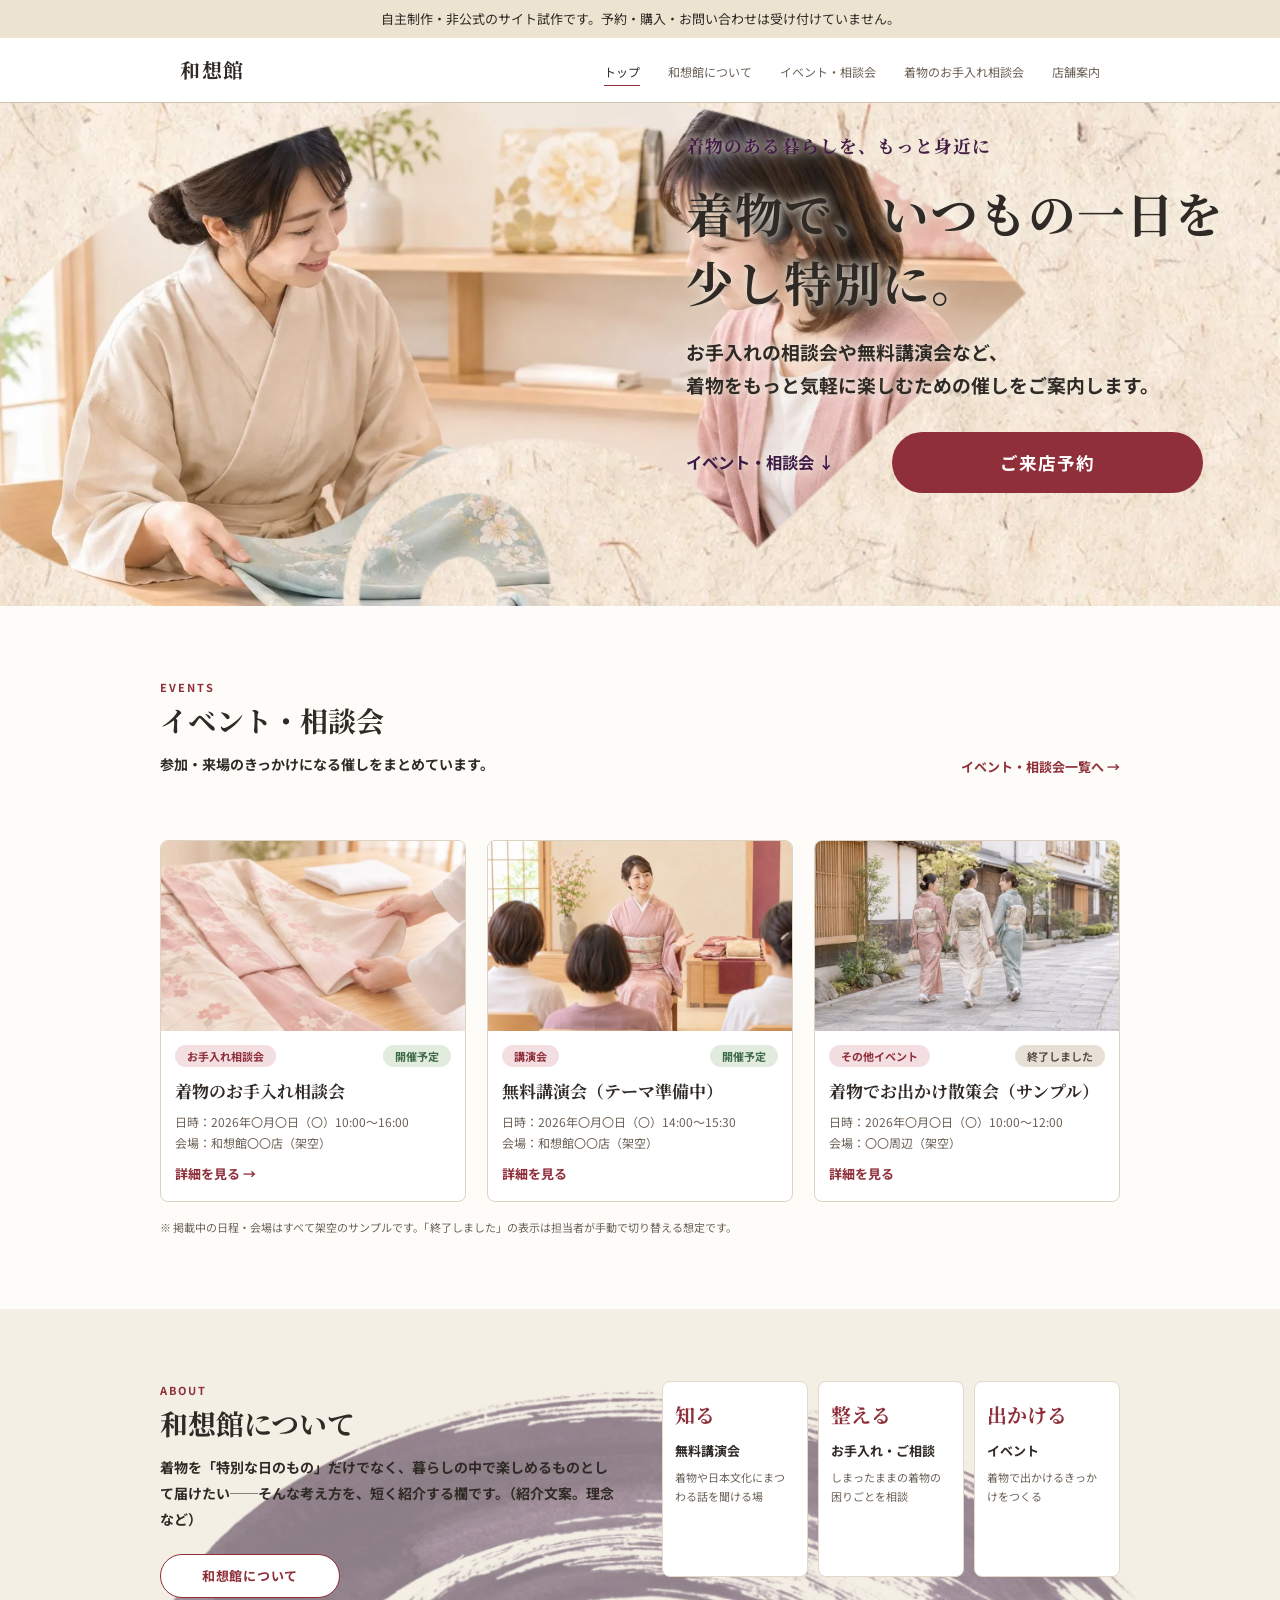
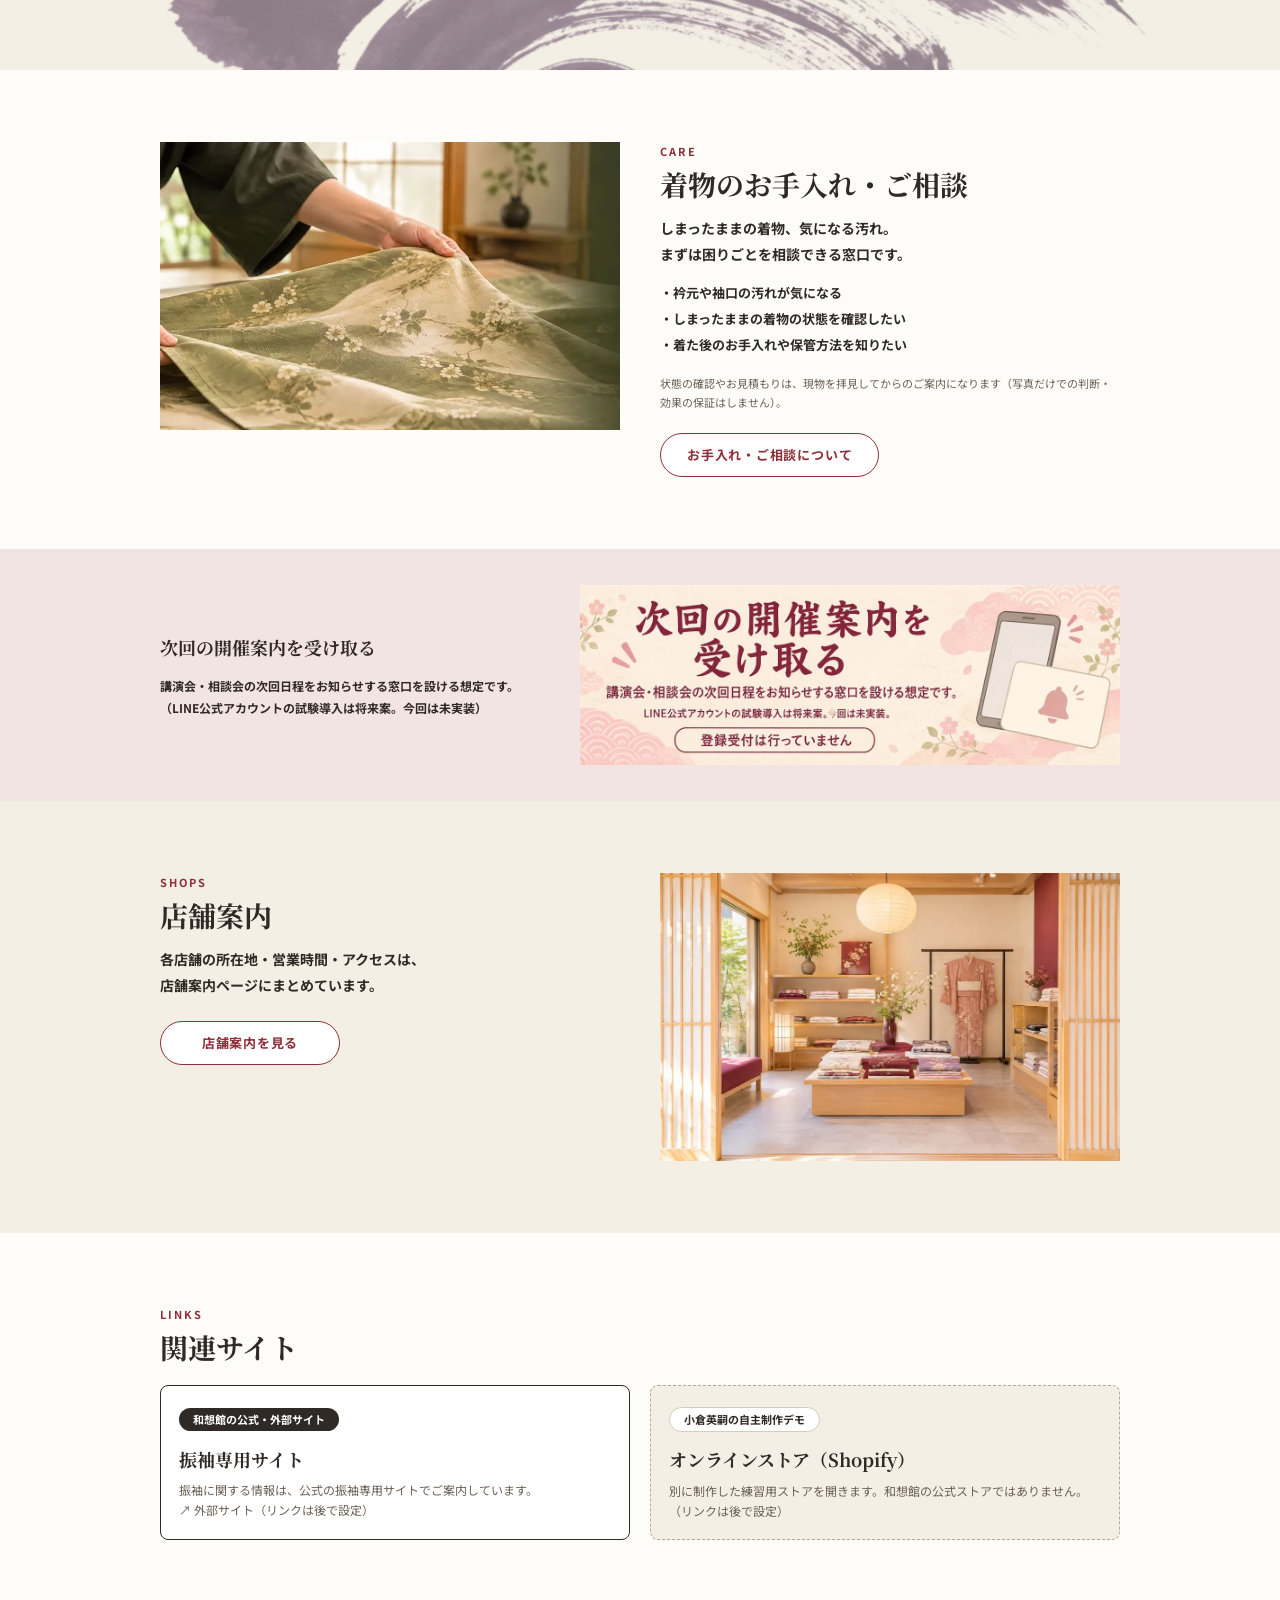
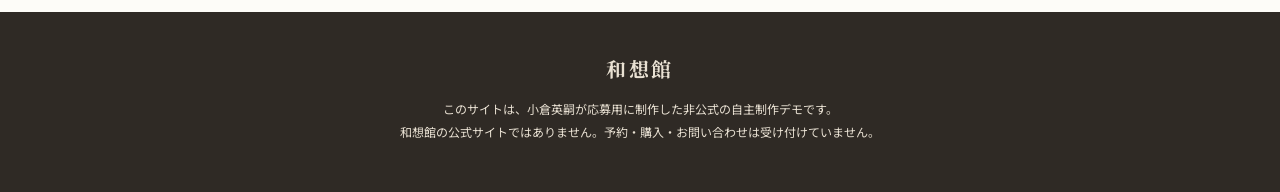
==== index.html @ bbd91331 "トップページの静的デモを追加（扇形マスクのヒーロー切り替え） Co-authored-by: Perplexity <noreply@perplexity.ai>" ====
<!DOCTYPE html>
<html lang="ja">
<head>
<meta charset="UTF-8">
<meta name="viewport" content="width=device-width, initial-scale=1">
<title>和想館 トップページ（非公式・自主制作デモ）</title>
<meta name="description" content="着物店「和想館」をモデルにした、小倉英嗣による非公式・自主制作のWebサイト試作です。予約・購入・お問い合わせは受け付けていません。">
<meta name="robots" content="noindex, nofollow">
<link rel="preconnect" href="https://fonts.googleapis.com">
<link rel="preconnect" href="https://fonts.gstatic.com" crossorigin>
<link href="https://fonts.googleapis.com/css2?family=Noto+Sans+JP:wght@400;700&family=Noto+Serif+JP:wght@500;700&display=swap" rel="stylesheet">
<link rel="preload" as="image" href="assets/img/hero-01.webp">
<link rel="stylesheet" href="assets/css/style.css">
<script>document.documentElement.classList.add('js');</script>
</head>
<body>

<p class="notice-bar">自主制作・非公式のサイト試作です。予約・購入・お問い合わせは受け付けていません。</p>

<header class="site-header">
  <div class="site-header__inner">
    <a class="site-header__name" href="./">和想館</a>
    <button class="nav-toggle" type="button" aria-expanded="false" aria-controls="global-nav">
      <span class="nav-toggle__bar"></span><span class="nav-toggle__bar"></span>
      <span class="visually-hidden">メニュー</span>
    </button>
    <nav id="global-nav" class="global-nav" aria-label="グローバルナビゲーション">
      <ul>
        <li><a href="./" aria-current="page">トップ</a></li>
        <li><a href="#about">和想館について</a></li>
        <li><a href="#events">イベント・相談会</a></li>
        <li><a href="#care">着物のお手入れ相談会</a></li>
        <li><a href="#shops">店舗案内</a></li>
      </ul>
    </nav>
  </div>
</header>

<main>

  <!-- ヒーロー：扇形のロゴでマスクした写真が、ゆっくり切り替わる -->
  <section class="hero" aria-label="メインビジュアル">
    <div class="hero__stage">
      <div class="hero__mask" aria-hidden="true">
        <div class="hero__slide is-active" style="background-image:url(assets/img/hero-01.webp); background-position:50% 62%"></div>
        <div class="hero__slide" style="background-image:url(assets/img/hero-02.webp); background-position:50% 40%"></div>
        <div class="hero__slide" style="background-image:url(assets/img/hero-03.webp); background-position:50% 55%"></div>
        <div class="hero__slide" style="background-image:url(assets/img/hero-04.webp); background-position:30% 50%"></div>
      </div>

      <div class="hero__copy">
        <p class="hero__kicker">着物のある暮らしを、もっと身近に</p>
        <h1 class="hero__title">着物で、いつもの一日を<br>少し特別に。</h1>
        <p class="hero__lead">お手入れの相談会や無料講演会など、<br>着物をもっと気軽に楽しむための催しをご案内します。</p>
        <div class="hero__actions">
          <a class="text-link" href="#events">イベント・相談会 ↓</a>
          <span class="btn btn--fill is-mock" role="link" aria-disabled="true" title="デモのため予約は受け付けていません">ご来店予約</span>
        </div>
      </div>
    </div>
  </section>

  <!-- イベント・相談会 -->
  <section id="events" class="section section--white">
    <div class="container">
      <div class="section-head section-head--row reveal">
        <div>
          <p class="eyebrow">EVENTS</p>
          <h2 class="h2">イベント・相談会</h2>
          <p class="desc">参加・来場のきっかけになる催しをまとめています。</p>
        </div>
        <a class="more-link" href="#events">イベント・相談会一覧へ →</a>
      </div>

      <div class="filter reveal" role="group" aria-label="カテゴリで絞り込み（表示の確認用）">
        <button type="button" class="tag is-current" data-filter="all" aria-pressed="true">すべて</button>
        <button type="button" class="tag" data-filter="care" aria-pressed="false">お手入れ相談会</button>
        <button type="button" class="tag" data-filter="lecture" aria-pressed="false">講演会</button>
        <button type="button" class="tag" data-filter="other" aria-pressed="false">その他イベント</button>
      </div>

      <ul class="cards">
        <li class="card reveal" data-cat="care">
          <figure class="card__img"><img src="assets/img/event-03.webp" alt="着物を手に取って確かめる様子" width="720" height="480" loading="lazy"></figure>
          <div class="card__body">
            <div class="card__tags"><span class="pill pill--cat">お手入れ相談会</span><span class="pill pill--open">開催予定</span></div>
            <h3 class="card__title">着物のお手入れ相談会</h3>
            <p class="card__meta">日時：2026年〇月〇日（〇）10:00〜16:00<br>会場：和想館〇〇店（架空）</p>
            <a class="card__link" href="#care">詳細を見る →</a>
          </div>
        </li>
        <li class="card reveal" data-cat="lecture">
          <figure class="card__img"><img src="assets/img/event-05.webp" alt="講演会・相談会の会場の様子" width="720" height="480" loading="lazy"></figure>
          <div class="card__body">
            <div class="card__tags"><span class="pill pill--cat">講演会</span><span class="pill pill--open">開催予定</span></div>
            <h3 class="card__title">無料講演会（テーマ準備中）</h3>
            <p class="card__meta">日時：2026年〇月〇日（〇）14:00〜15:30<br>会場：和想館〇〇店（架空）</p>
            <span class="card__link is-mock" aria-disabled="true">詳細を見る</span>
          </div>
        </li>
        <li class="card reveal" data-cat="other">
          <figure class="card__img"><img src="assets/img/event-04.webp" alt="着物で街を散策する三人の女性" width="720" height="480" loading="lazy"></figure>
          <div class="card__body">
            <div class="card__tags"><span class="pill pill--cat">その他イベント</span><span class="pill pill--closed">終了しました</span></div>
            <h3 class="card__title">着物でお出かけ散策会（サンプル）</h3>
            <p class="card__meta">日時：2026年〇月〇日（〇）10:00〜12:00<br>会場：〇〇周辺（架空）</p>
            <span class="card__link is-mock" aria-disabled="true">詳細を見る</span>
          </div>
        </li>
      </ul>
      <p class="note reveal">※ 掲載中の日程・会場はすべて架空のサンプルです。「終了しました」の表示は担当者が手動で切り替える想定です。</p>
    </div>
  </section>

  <!-- 和想館について -->
  <section id="about" class="section section--kinari about">
    <img class="about__brush" src="assets/img/fude-logo.webp" alt="" aria-hidden="true" width="1440" height="566" loading="lazy">
    <div class="container two-col">
      <div class="reveal">
        <p class="eyebrow">ABOUT</p>
        <h2 class="h2">和想館について</h2>
        <p class="body">着物を「特別な日のもの」だけでなく、暮らしの中で楽しめるものとして届けたい──そんな考え方を、短く紹介する欄です。（紹介文案。理念など）</p>
        <span class="btn btn--line is-mock" aria-disabled="true" title="下層ページは準備中です">和想館について</span>
      </div>
      <ul class="pillars">
        <li class="pillar reveal"><p class="pillar__key">知る</p><p class="pillar__title">無料講演会</p><p class="pillar__text">着物や日本文化にまつわる話を聞ける場</p></li>
        <li class="pillar reveal"><p class="pillar__key">整える</p><p class="pillar__title">お手入れ・ご相談</p><p class="pillar__text">しまったままの着物の困りごとを相談</p></li>
        <li class="pillar reveal"><p class="pillar__key">出かける</p><p class="pillar__title">イベント</p><p class="pillar__text">着物で出かけるきっかけをつくる</p></li>
      </ul>
    </div>
  </section>

  <!-- お手入れ・ご相談 -->
  <section id="care" class="section section--white">
    <div class="container two-col">
      <figure class="media reveal"><img src="assets/img/care.webp" alt="着物の生地を広げて状態を確かめる手元" width="1200" height="437" loading="lazy"></figure>
      <div class="reveal">
        <p class="eyebrow">CARE</p>
        <h2 class="h2">着物のお手入れ・ご相談</h2>
        <p class="body">しまったままの着物、気になる汚れ。<br>まずは困りごとを相談できる窓口です。</p>
        <ul class="list">
          <li>衿元や袖口の汚れが気になる</li>
          <li>しまったままの着物の状態を確認したい</li>
          <li>着た後のお手入れや保管方法を知りたい</li>
        </ul>
        <p class="note">状態の確認やお見積もりは、現物を拝見してからのご案内になります（写真だけでの判断・効果の保証はしません）。</p>
        <span class="btn btn--line is-mock" aria-disabled="true" title="下層ページは準備中です">お手入れ・ご相談について</span>
      </div>
    </div>
  </section>

  <!-- 次回の開催案内 -->
  <section class="section section--rose line">
    <div class="container two-col two-col--line">
      <div class="reveal">
        <h3 class="h3">次回の開催案内を受け取る</h3>
        <p class="body body--sm">講演会・相談会の次回日程をお知らせする窓口を設ける想定です。（LINE公式アカウントの試験導入は将来案。今回は未実装）</p>
      </div>
      <figure class="media media--line reveal"><img src="assets/img/line.webp" alt="次回の開催案内を受け取るための登録導線の案内画像" width="1200" height="400" loading="lazy"></figure>
    </div>
  </section>

  <!-- 店舗案内 -->
  <section id="shops" class="section section--kinari">
    <div class="container two-col">
      <div class="reveal">
        <p class="eyebrow">SHOPS</p>
        <h2 class="h2">店舗案内</h2>
        <p class="body">各店舗の所在地・営業時間・アクセスは、<br>店舗案内ページにまとめています。</p>
        <span class="btn btn--line is-mock" aria-disabled="true" title="下層ページは準備中です">店舗案内を見る</span>
      </div>
      <figure class="media reveal"><img src="assets/img/shops.webp" alt="店内の様子（イメージ）" width="1000" height="667" loading="lazy"></figure>
    </div>
  </section>

  <!-- 関連サイト -->
  <section class="section section--white">
    <div class="container">
      <div class="section-head reveal">
        <p class="eyebrow">LINKS</p>
        <h2 class="h2">関連サイト</h2>
      </div>
      <div class="links">
        <div class="link-card link-card--official reveal">
          <span class="badge badge--dark">和想館の公式・外部サイト</span>
          <h3 class="link-card__title">振袖専用サイト</h3>
          <p class="link-card__text">振袖に関する情報は、公式の振袖専用サイトでご案内しています。<br>↗ 外部サイト（リンクは後で設定）</p>
        </div>
        <div class="link-card link-card--demo reveal">
          <span class="badge badge--light">小倉英嗣の自主制作デモ</span>
          <h3 class="link-card__title">オンラインストア（Shopify）</h3>
          <p class="link-card__text">別に制作した練習用ストアを開きます。和想館の公式ストアではありません。（リンクは後で設定）</p>
        </div>
      </div>
    </div>
  </section>

</main>

<footer class="site-footer">
  <p class="site-footer__name">和想館</p>
  <p class="site-footer__note">このサイトは、小倉英嗣が応募用に制作した非公式の自主制作デモです。<br>和想館の公式サイトではありません。予約・購入・お問い合わせは受け付けていません。</p>
</footer>

<script src="assets/js/main.js" defer></script>
</body>
</html>
---- assets/css/style.css ----
/* =========================================================
   和想館 トップページ（非公式・自主制作デモ）
   色・文字サイズは AI Bento Studio の Top_project.json に合わせています
   ========================================================= */
:root {
  --c-text: #2f2a25;
  --c-sub: #6b6157;
  --c-accent: #8e2f3a;
  --c-purple: #431c46;
  --c-line: #ddd3c3;
  --c-white: #fdfcf8;
  --c-kinari: #f4efe5;
  --c-hero: #f3eee3;
  --c-rose: #f3e4e4;
  --f-serif: "Noto Serif JP", "Hiragino Mincho ProN", "Yu Mincho", serif;
  --f-sans: "Noto Sans JP", "Hiragino Sans", "Yu Gothic", sans-serif;
  --container: 960px;
  --header-h: 64px;
  --ease: cubic-bezier(.33, .0, .2, 1);
}

*, *::before, *::after { box-sizing: border-box; }
html { scroll-behavior: smooth; scroll-padding-top: calc(var(--header-h) + 8px); }
body {
  margin: 0;
  font-family: var(--f-sans);
  color: var(--c-text);
  background: var(--c-white);
  line-height: 1.7;
  -webkit-font-smoothing: antialiased;
  text-rendering: optimizeLegibility;
}
img { display: block; max-width: 100%; height: auto; }
a { color: inherit; }
ul { margin: 0; padding: 0; list-style: none; }
p, h1, h2, h3, figure { margin: 0; }
.visually-hidden {
  position: absolute; width: 1px; height: 1px; overflow: hidden;
  clip: rect(0 0 0 0); white-space: nowrap;
}
:focus-visible { outline: 2px solid var(--c-accent); outline-offset: 3px; }

/* ---------- 注記バー ---------- */
.notice-bar {
  background: #ede3d1;
  font-size: 13px;
  text-align: center;
  padding: 8px 16px;
}

/* ---------- ヘッダー ---------- */
.site-header {
  position: sticky; top: 0; z-index: 50;
  background: #fff;
  border-bottom: 1px solid #cfc4b2;
}
.site-header__inner {
  max-width: var(--container);
  height: var(--header-h);
  margin: 0 auto;
  padding: 0 20px;
  display: flex; align-items: center; justify-content: space-between;
}
.site-header__name {
  font-family: var(--f-serif);
  font-weight: 700; font-size: 20px; letter-spacing: .08em;
  text-decoration: none; color: #2f2a25;
}
.global-nav ul { display: flex; gap: 28px; }
.global-nav a {
  font-size: 12px; color: var(--c-sub); text-decoration: none;
  position: relative; padding: 4px 0;
}
.global-nav a::after {
  content: ""; position: absolute; left: 0; right: 0; bottom: -2px; height: 1px;
  background: var(--c-accent); transform: scaleX(0); transform-origin: left;
  transition: transform .4s var(--ease);
}
.global-nav a:hover::after, .global-nav a[aria-current="page"]::after { transform: scaleX(1); }
.global-nav a[aria-current="page"] { color: var(--c-text); }
.nav-toggle { display: none; }

/* =========================================================
   ヒーロー
   扇形ロゴ（LP.psd の logo_1440x566 と同じ形）で写真を切り抜き、
   4枚の写真をじわっと重ねて切り替えます。
   PSD と同じ 1440×566 の比率で、画面幅に合わせて拡大縮小します。
   ========================================================= */
.hero {
  background: var(--c-hero);
}
.hero__stage {
  position: relative;
  container-type: inline-size;
  aspect-ratio: 1440 / 566;
  max-width: 1920px;
  margin: 0 auto;
  background: var(--c-hero) url(../img/washi-hero.webp) center / cover no-repeat;
  overflow: hidden;
}
.hero__mask {
  position: absolute; left: 0; top: 0;
  width: calc(1157 / 1440 * 100%);   /* PSD 上のロゴ幅 1157px */
  height: 100%;
  -webkit-mask: url(../img/hero-mask.png) left top / 100% 100% no-repeat;
          mask: url(../img/hero-mask.png) left top / 100% 100% no-repeat;
  opacity: 0;
  transition: opacity 1.8s var(--ease);
}
.hero__slide {
  position: absolute; inset: 0;
  background-size: cover;
  background-repeat: no-repeat;
  opacity: 0;
  transform: scale(1);
  /* 消えるときはフェードのみ。拡大はフェード後に戻す */
  transition: opacity 2.4s ease-in-out, transform 0s linear 2.4s;
  will-change: opacity, transform;
}
.hero__slide.is-active {
  opacity: 1;
  transform: scale(1.06);
  transition: opacity 2.4s ease-in-out, transform 8.4s linear;
}

.hero__copy {
  position: absolute;
  left: calc(772 / 1440 * 100%);
  top: 2.2cqw;
  width: calc(650 / 1440 * 100%);
  opacity: 0;
  transform: translateY(1.2cqw);
  transition: opacity 1.4s var(--ease), transform 1.4s var(--ease);
  text-shadow:
    0 0 .6cqw rgba(243, 238, 227, .95),
    0 0 1.4cqw rgba(243, 238, 227, .85);
}
.hero__kicker {
  font-family: var(--f-serif);
  font-weight: 700;
  font-size: calc(20 / 1440 * 100cqw);
  color: var(--c-purple);
  letter-spacing: .06em;
}
.hero__title {
  margin-top: 1.3cqw;
  font-family: var(--f-serif);
  font-weight: 700;
  font-size: calc(53.7 / 1440 * 100cqw);
  line-height: 1.45;
  letter-spacing: .02em;
}
.hero__lead {
  margin-top: 1.5cqw;
  font-weight: 700;
  font-size: calc(21.2 / 1440 * 100cqw);
  line-height: 1.75;
}
.hero__actions {
  margin-top: 2.4cqw;
  display: flex; align-items: center; gap: 2.2cqw;
}
.hero__actions .text-link {
  font-weight: 700;
  font-size: calc(18.4 / 1440 * 100cqw);
  color: #3e1c47;
  text-decoration: none;
  min-width: calc(200 / 1440 * 100cqw);
}
.hero__actions .text-link:hover { text-decoration: underline; text-underline-offset: 4px; }
.hero__actions .btn--fill {
  width: calc(350 / 1440 * 100cqw);
  height: calc(68 / 1440 * 100cqw);
  font-size: calc(19.8 / 1440 * 100cqw);
  text-shadow: none;
}

/* 表示開始の段階（setting.js の active / active2 に相当） */
.hero.is-ready .hero__mask { opacity: 1; }
.hero.is-ready2 .hero__copy { opacity: 1; transform: none; }
html:not(.js) .hero__mask, html:not(.js) .hero__copy { opacity: 1; transform: none; }

/* ---------- ボタン ---------- */
.btn {
  display: inline-flex; align-items: center; justify-content: center;
  border-radius: 999px;
  font-weight: 700; text-decoration: none;
  letter-spacing: .06em;
  transition: background-color .3s, color .3s;
}
.btn--fill { background: var(--c-accent); color: #fff; }
.btn--line {
  margin-top: 22px;
  min-width: 180px; height: 44px; padding: 0 26px;
  font-size: 13px;
  color: var(--c-accent); background: #fff; border: 1px solid var(--c-accent);
}
/* 見た目だけのモック（押しても何も起こりません） */
.is-mock { cursor: not-allowed; }

/* ---------- セクション共通 ---------- */
.section { position: relative; padding: 72px 20px; overflow: hidden; }
.section--white { background: var(--c-white); }
.section--kinari { background: var(--c-kinari); }
.section--rose { background: var(--c-rose); padding-block: 36px; }
.container { position: relative; max-width: var(--container); margin: 0 auto; }
.eyebrow { font-size: 11px; font-weight: 700; color: var(--c-accent); letter-spacing: .18em; }
.h2 {
  margin-top: 4px;
  font-family: var(--f-serif); font-weight: 700; font-size: 28px; line-height: 1.4;
}
.h3 { font-family: var(--f-serif); font-weight: 700; font-size: 18px; }
.desc, .body { margin-top: 12px; font-size: 14px; font-weight: 700; line-height: 1.85; }
.body--sm { font-size: 12px; }
.note { margin-top: 16px; font-size: 11px; color: var(--c-sub); line-height: 1.7; }

.section-head--row { display: flex; justify-content: space-between; align-items: flex-end; gap: 24px; }
.more-link { font-size: 13px; font-weight: 700; color: var(--c-accent); text-decoration: none; white-space: nowrap; }
.more-link:hover { text-decoration: underline; text-underline-offset: 4px; }

.two-col { display: grid; grid-template-columns: 460px 460px; justify-content: space-between; align-items: start; gap: 40px; }
.two-col--line { align-items: center; grid-template-columns: 380px 540px; }

/* ---------- イベント ---------- */
.filter { margin-top: 18px; display: flex; flex-wrap: wrap; gap: 8px; }
.tag {
  font: inherit; font-size: 12px; font-weight: 700;
  height: 26px; padding: 0 14px; border-radius: 999px;
  color: var(--c-accent); background: #fff; border: 1px solid var(--c-accent);
  cursor: pointer; transition: background-color .3s, color .3s;
}
.tag.is-current { background: var(--c-accent); color: #fff; }
.cards { margin-top: 18px; display: grid; grid-template-columns: repeat(3, 1fr); gap: 21px; }
.card {
  background: #fff; border: 1px solid var(--c-line); border-radius: 8px; overflow: hidden;
  display: flex; flex-direction: column;
}
.card.is-hidden { display: none; }
.card__img { aspect-ratio: 306 / 191; overflow: hidden; background: #ece3d4; }
.card__img img { width: 100%; height: 100%; object-fit: cover; transition: transform 1.2s var(--ease); }
.card:hover .card__img img { transform: scale(1.04); }
.card__body { padding: 14px 14px 16px; display: flex; flex-direction: column; flex: 1; }
.card__tags { display: flex; justify-content: space-between; }
.pill { font-size: 11px; font-weight: 700; padding: 2px 12px; border-radius: 999px; }
.pill--cat { background: #f3dfe1; color: var(--c-accent); }
.pill--open { background: #e1ecdf; color: #3f6a49; }
.pill--closed { background: #e6e0d6; color: #5a524a; }
.card__title { margin-top: 10px; font-family: var(--f-serif); font-size: 17px; font-weight: 700; }
.card__meta { margin-top: 6px; font-size: 12px; color: var(--c-sub); }
.card__link { margin-top: auto; padding-top: 10px; font-size: 13px; font-weight: 700; color: var(--c-accent); text-decoration: none; }
a.card__link:hover { text-decoration: underline; text-underline-offset: 4px; }

/* ---------- 和想館について ---------- */
.about__brush {
  position: absolute; left: -9.6%; top: -3px;
  width: 114%; max-width: none; height: auto;
  opacity: .5; pointer-events: none;
}
.about .two-col { grid-template-columns: 460px 458px; }
.pillars { display: grid; grid-template-columns: repeat(3, 146px); gap: 10px; }
.pillar {
  min-height: 196px; padding: 16px 12px;
  background: #fff; border: 1px solid #e3d9c9; border-radius: 8px;
}
.pillar__key { font-family: var(--f-serif); font-size: 20px; font-weight: 700; color: var(--c-accent); }
.pillar__title { margin-top: 8px; font-size: 13px; font-weight: 700; }
.pillar__text { margin-top: 6px; font-size: 11px; color: var(--c-sub); line-height: 1.75; }

/* ---------- お手入れ / 店舗 ---------- */
.media { overflow: hidden; background: #ece3d4; }
.media img { width: 100%; aspect-ratio: 460 / 288; object-fit: cover; }
.media--line img { aspect-ratio: auto; object-fit: contain; }
.list { margin-top: 12px; font-size: 13px; font-weight: 700; line-height: 2; }
.list li::before { content: "・"; }

/* ---------- 関連サイト ---------- */
.links { margin-top: 18px; display: grid; grid-template-columns: 1fr 1fr; gap: 20px; }
.link-card { padding: 18px; border-radius: 8px; min-height: 150px; }
.link-card--official { background: #fff; border: 1.5px solid #2f2a25; }
.link-card--demo { background: var(--c-kinari); border: 1px dashed #b5a993; }
.badge { display: inline-block; font-size: 11px; font-weight: 700; padding: 2px 14px; border-radius: 999px; }
.badge--dark { background: #2f2a25; color: #fff; }
.badge--light { background: #fff; border: 1px solid #d7ccbb; }
.link-card__title { margin-top: 12px; font-family: var(--f-serif); font-size: 18px; font-weight: 700; }
.link-card__text { margin-top: 6px; font-size: 12px; color: var(--c-sub); }

/* ---------- フッター ---------- */
.site-footer { background: #2f2a25; color: #e9e1d3; text-align: center; padding: 40px 20px 48px; }
.site-footer__name { font-family: var(--f-serif); font-size: 20px; font-weight: 700; letter-spacing: .12em; }
.site-footer__note { margin-top: 12px; font-size: 12px; line-height: 1.9; }

/* ---------- スクロールで表示（参考サイトの js-scrollin に相当） ---------- */
.js .reveal {
  opacity: 0; transform: translateY(24px);
  transition: opacity 1.1s var(--ease), transform 1.1s var(--ease);
}
.js .reveal.is-in { opacity: 1; transform: none; }

/* =========================================================
   タブレット
   ========================================================= */
@media (max-width: 1000px) {
  .two-col, .two-col--line, .about .two-col { grid-template-columns: 1fr 1fr; }
  .pillars { grid-template-columns: repeat(3, 1fr); }
}

/* =========================================================
   スマートフォン
   ヒーローは「扇の写真」→「文章」の縦並びにします
   ========================================================= */
@media (max-width: 767px) {
  :root { --header-h: 56px; }
  .notice-bar { font-size: 11px; }
  .nav-toggle {
    display: inline-flex; flex-direction: column; justify-content: center; gap: 6px;
    width: 44px; height: 44px; padding: 0 10px; margin-right: -10px;
    background: none; border: 0; cursor: pointer;
  }
  .nav-toggle__bar { display: block; height: 1.5px; background: var(--c-text); transition: transform .3s; }
  .nav-toggle[aria-expanded="true"] .nav-toggle__bar:first-child { transform: translateY(3.75px) rotate(20deg); }
  .nav-toggle[aria-expanded="true"] .nav-toggle__bar:nth-child(2) { transform: translateY(-3.75px) rotate(-20deg); }
  .global-nav {
    position: absolute; left: 0; right: 0; top: var(--header-h);
    background: #fff; border-bottom: 1px solid #cfc4b2;
    display: none;
  }
  .global-nav.is-open { display: block; }
  .global-nav ul { flex-direction: column; gap: 0; padding: 8px 20px 16px; }
  .global-nav a { display: block; padding: 12px 0; font-size: 14px; border-bottom: 1px solid #eee6d9; }
  .global-nav a::after { display: none; }

  .hero__stage { aspect-ratio: auto; padding-bottom: 36px; }
  .hero__mask {
    position: relative; width: 100%; height: auto;
    aspect-ratio: 1157 / 566;
  }
  .hero__copy {
    position: relative; left: auto; top: auto; width: auto;
    padding: 20px 20px 0;
    transform: translateY(12px);
  }
  .hero__kicker { font-size: 14px; }
  .hero__title { margin-top: 8px; font-size: clamp(26px, 7.4vw, 34px); }
  .hero__lead { margin-top: 12px; font-size: 13px; }
  .hero__actions { margin-top: 20px; flex-direction: column-reverse; align-items: stretch; gap: 14px; }
  .hero__actions .btn--fill { width: 100%; height: 52px; font-size: 16px; }
  .hero__actions .text-link { font-size: 15px; text-align: center; min-width: 0; }

  .section { padding: 56px 20px; }
  .section--rose { padding-block: 40px; }
  .section-head--row { display: block; }
  .more-link { display: inline-block; margin-top: 12px; }
  .two-col, .two-col--line, .about .two-col { grid-template-columns: 1fr; gap: 28px; }
  #care .media { order: 2; }
  .cards { grid-template-columns: 1fr; }
  .pillars { grid-template-columns: 1fr; }
  .pillar { min-height: 0; display: grid; grid-template-columns: 80px 1fr; column-gap: 12px; }
  .pillar__key { grid-row: span 2; align-self: center; }
  .pillar__title { margin-top: 0; }
  .about__brush { left: -40%; width: 180%; top: 30px; }
  .links { grid-template-columns: 1fr; }
}

/* ---------- 動きを減らす設定の方へ ---------- */
@media (prefers-reduced-motion: reduce) {
  html { scroll-behavior: auto; }
  .hero__mask, .hero__copy, .js .reveal { opacity: 1 !important; transform: none !important; transition: none !important; }
  .hero__slide { transition: none !important; transform: none !important; }
}
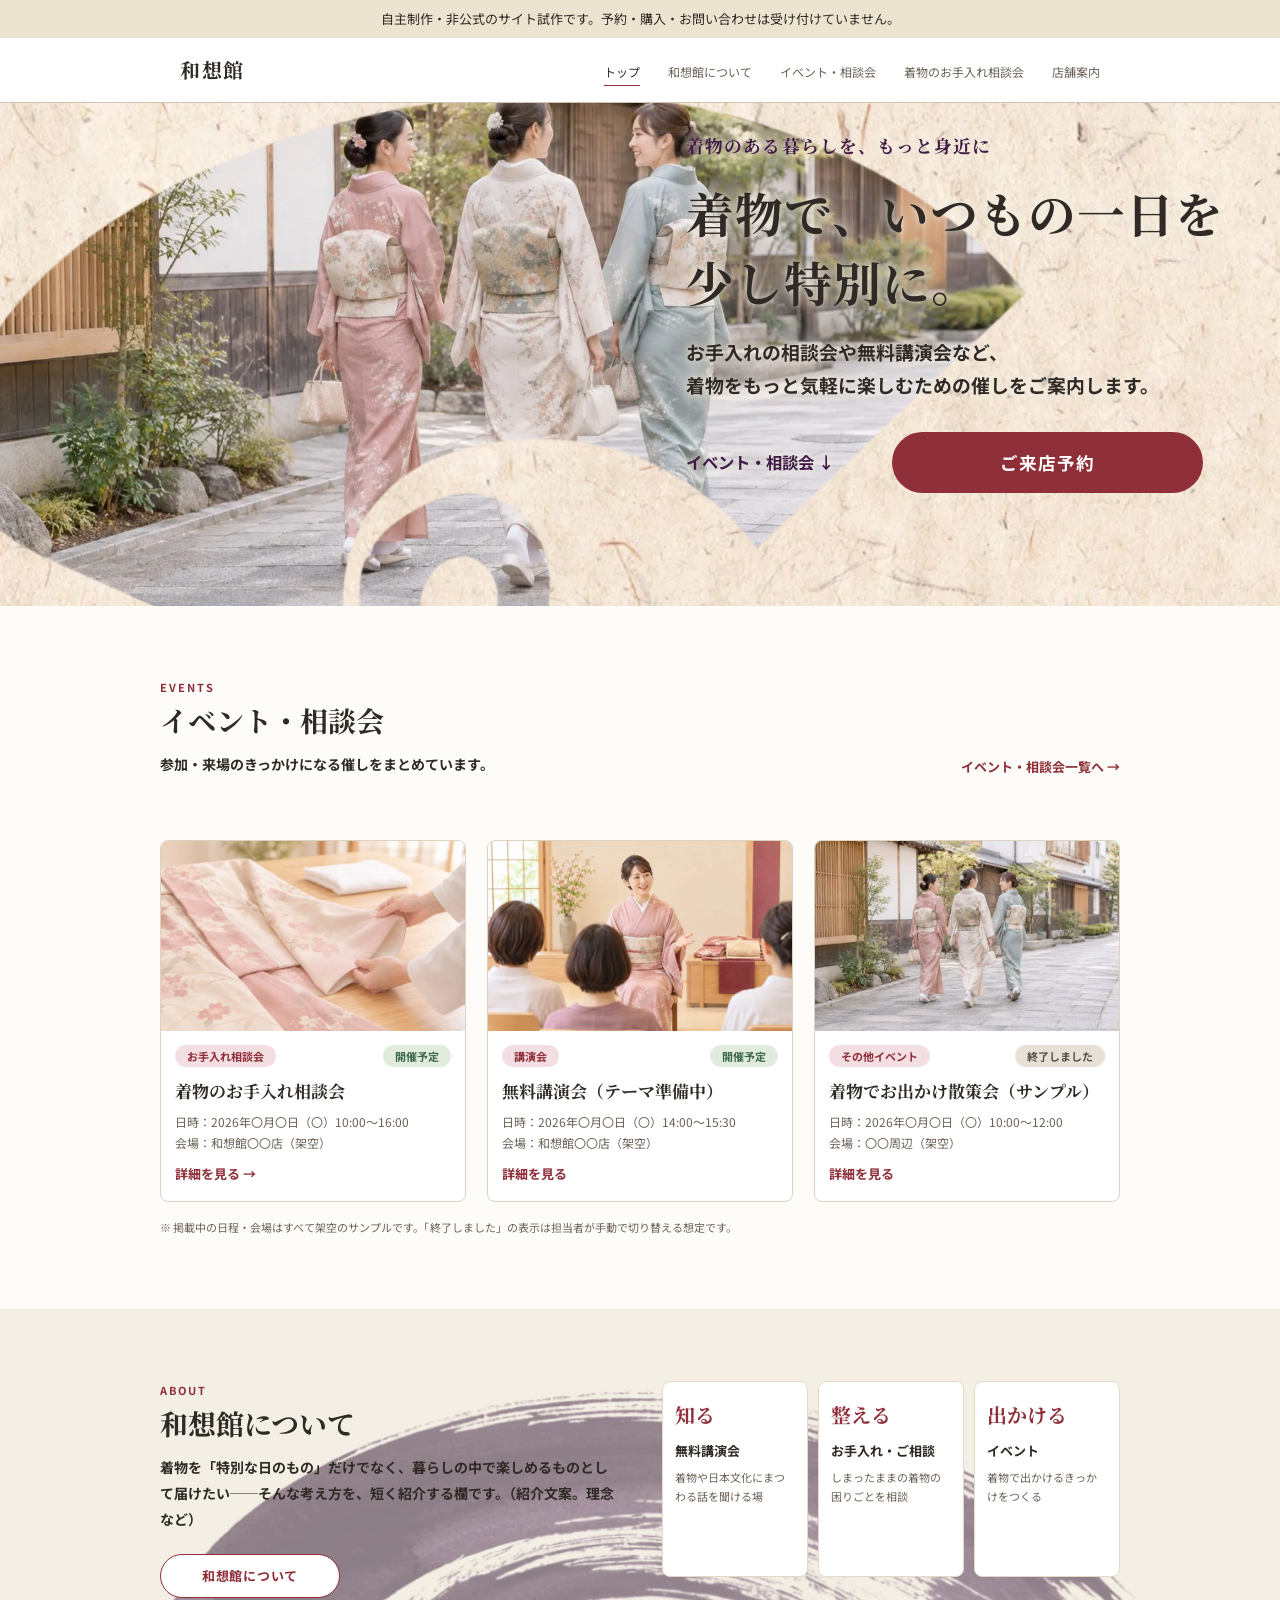
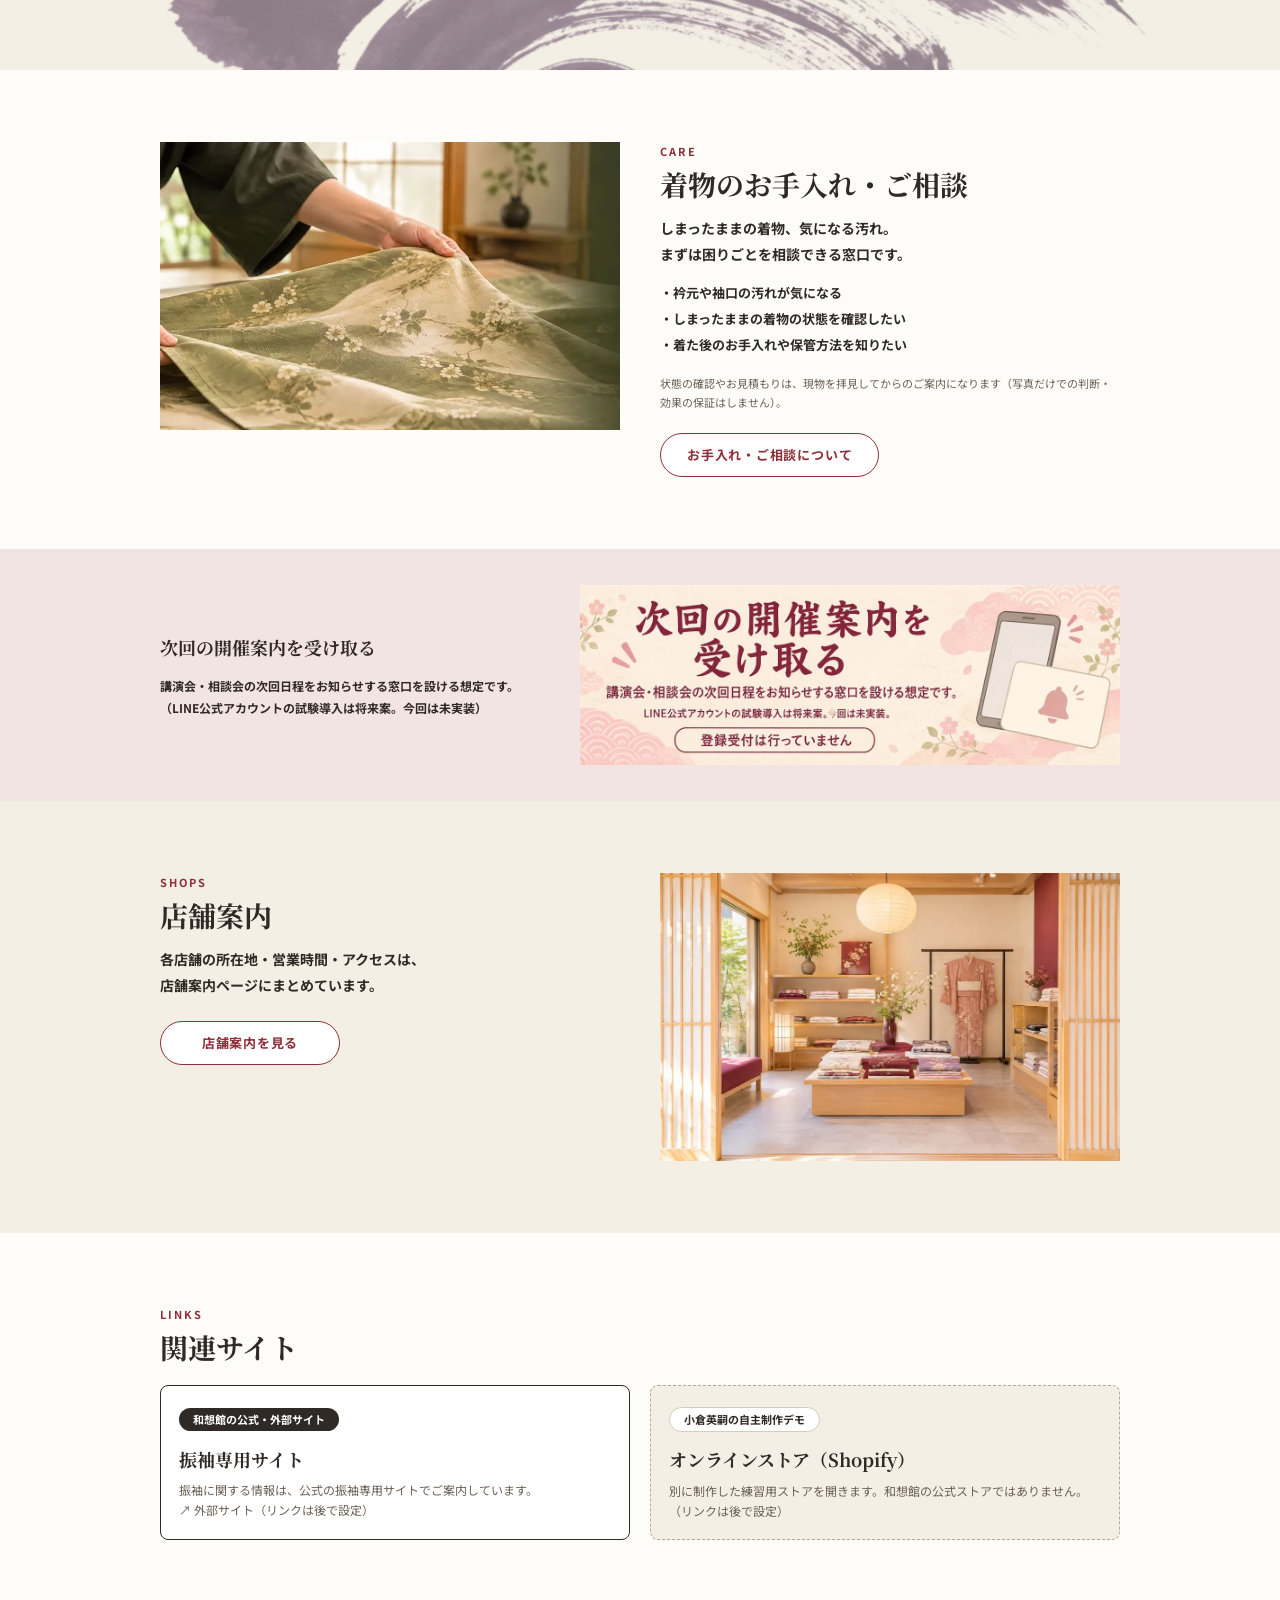
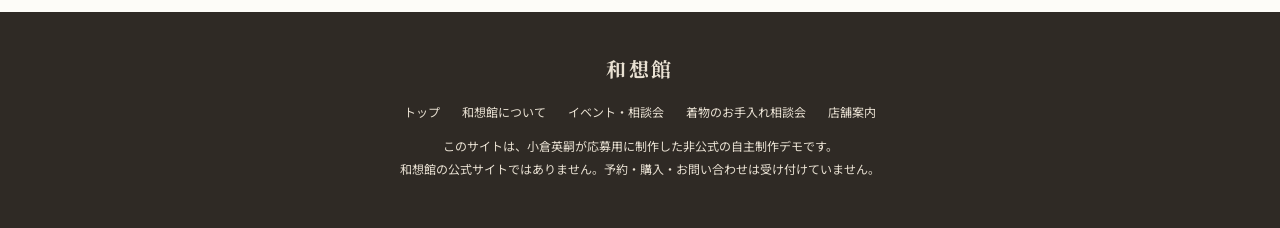
==== commit 6d585a2e: "下層4ページを追加（和想館について・イベント・相談会・お手入れ相談会・店舗案内） Co-authored-by: Perplexity <noreply@perplexity.ai>" ====
--- a/index.html
+++ b/index.html
@@ -19,18 +19,18 @@
 
 <header class="site-header">
   <div class="site-header__inner">
-    <a class="site-header__name" href="./">和想館</a>
+    <a class="site-header__name" href="index.html">和想館</a>
     <button class="nav-toggle" type="button" aria-expanded="false" aria-controls="global-nav">
       <span class="nav-toggle__bar"></span><span class="nav-toggle__bar"></span>
       <span class="visually-hidden">メニュー</span>
     </button>
     <nav id="global-nav" class="global-nav" aria-label="グローバルナビゲーション">
       <ul>
-        <li><a href="./" aria-current="page">トップ</a></li>
-        <li><a href="#about">和想館について</a></li>
-        <li><a href="#events">イベント・相談会</a></li>
-        <li><a href="#care">着物のお手入れ相談会</a></li>
-        <li><a href="#shops">店舗案内</a></li>
+        <li><a href="index.html" aria-current="page">トップ</a></li>
+        <li><a href="about.html">和想館について</a></li>
+        <li><a href="events.html">イベント・相談会</a></li>
+        <li><a href="care.html">着物のお手入れ相談会</a></li>
+        <li><a href="shops.html">店舗案内</a></li>
       </ul>
     </nav>
   </div>
@@ -69,7 +69,7 @@
           <h2 class="h2">イベント・相談会</h2>
           <p class="desc">参加・来場のきっかけになる催しをまとめています。</p>
         </div>
-        <a class="more-link" href="#events">イベント・相談会一覧へ →</a>
+        <a class="more-link" href="events.html">イベント・相談会一覧へ →</a>
       </div>
 
       <div class="filter reveal" role="group" aria-label="カテゴリで絞り込み（表示の確認用）">
@@ -86,7 +86,7 @@
             <div class="card__tags"><span class="pill pill--cat">お手入れ相談会</span><span class="pill pill--open">開催予定</span></div>
             <h3 class="card__title">着物のお手入れ相談会</h3>
             <p class="card__meta">日時：2026年〇月〇日（〇）10:00〜16:00<br>会場：和想館〇〇店（架空）</p>
-            <a class="card__link" href="#care">詳細を見る →</a>
+            <a class="card__link" href="care.html">詳細を見る →</a>
           </div>
         </li>
         <li class="card reveal" data-cat="lecture">
@@ -120,7 +120,7 @@
         <p class="eyebrow">ABOUT</p>
         <h2 class="h2">和想館について</h2>
         <p class="body">着物を「特別な日のもの」だけでなく、暮らしの中で楽しめるものとして届けたい──そんな考え方を、短く紹介する欄です。（紹介文案。理念など）</p>
-        <span class="btn btn--line is-mock" aria-disabled="true" title="下層ページは準備中です">和想館について</span>
+        <a class="btn btn--line" href="about.html">和想館について</a>
       </div>
       <ul class="pillars">
         <li class="pillar reveal"><p class="pillar__key">知る</p><p class="pillar__title">無料講演会</p><p class="pillar__text">着物や日本文化にまつわる話を聞ける場</p></li>
@@ -144,7 +144,7 @@
           <li>着た後のお手入れや保管方法を知りたい</li>
         </ul>
         <p class="note">状態の確認やお見積もりは、現物を拝見してからのご案内になります（写真だけでの判断・効果の保証はしません）。</p>
-        <span class="btn btn--line is-mock" aria-disabled="true" title="下層ページは準備中です">お手入れ・ご相談について</span>
+        <a class="btn btn--line" href="care.html">お手入れ・ご相談について</a>
       </div>
     </div>
   </section>
@@ -167,7 +167,7 @@
         <p class="eyebrow">SHOPS</p>
         <h2 class="h2">店舗案内</h2>
         <p class="body">各店舗の所在地・営業時間・アクセスは、<br>店舗案内ページにまとめています。</p>
-        <span class="btn btn--line is-mock" aria-disabled="true" title="下層ページは準備中です">店舗案内を見る</span>
+        <a class="btn btn--line" href="shops.html">店舗案内を見る</a>
       </div>
       <figure class="media reveal"><img src="assets/img/shops.webp" alt="店内の様子（イメージ）" width="1000" height="667" loading="lazy"></figure>
     </div>
@@ -199,6 +199,13 @@
 
 <footer class="site-footer">
   <p class="site-footer__name">和想館</p>
+  <ul class="site-footer__nav">
+    <li><a href="index.html">トップ</a></li>
+    <li><a href="about.html">和想館について</a></li>
+    <li><a href="events.html">イベント・相談会</a></li>
+    <li><a href="care.html">着物のお手入れ相談会</a></li>
+    <li><a href="shops.html">店舗案内</a></li>
+  </ul>
   <p class="site-footer__note">このサイトは、小倉英嗣が応募用に制作した非公式の自主制作デモです。<br>和想館の公式サイトではありません。予約・購入・お問い合わせは受け付けていません。</p>
 </footer>
 
--- a/assets/css/style.css
+++ b/assets/css/style.css
@@ -295,6 +295,183 @@
   transition: opacity 1.1s var(--ease), transform 1.1s var(--ease);
 }
 .js .reveal.is-in { opacity: 1; transform: none; }
+
+/* =========================================================
+   下層ページ共通
+   ========================================================= */
+.site-footer__nav { margin-top: 16px; display: flex; flex-wrap: wrap; justify-content: center; gap: 6px 22px; font-size: 12px; }
+.site-footer__nav a { color: #e9e1d3; text-decoration: none; }
+.site-footer__nav a:hover { text-decoration: underline; text-underline-offset: 4px; }
+
+/* ページ見出し：和紙＋扇形ロゴで切り抜いた写真 */
+.subhero {
+  background: var(--c-hero) url(../img/washi-hero.webp) center / cover no-repeat;
+  overflow: hidden;
+}
+.subhero__inner {
+  max-width: var(--container); margin: 0 auto; padding: 44px 20px 48px;
+  display: grid; grid-template-columns: 1fr 400px; align-items: center; gap: 40px;
+  min-height: 300px;
+}
+.crumb { font-size: 13px; color: var(--c-sub); }
+.crumb a { color: var(--c-sub); text-decoration: none; }
+.crumb a:hover { text-decoration: underline; text-underline-offset: 3px; }
+.subhero__title {
+  margin-top: 14px;
+  font-family: var(--f-serif); font-weight: 700; font-size: 40px; line-height: 1.35; letter-spacing: .04em;
+}
+.subhero__lead { margin-top: 14px; font-size: 16px; font-weight: 700; line-height: 1.85; }
+.subhero__fan {
+  aspect-ratio: 683 / 377;   /* logo_1440x566.png の扇の部分 */
+  -webkit-mask: url(../img/fan-mask.png) center / 100% 100% no-repeat;
+          mask: url(../img/fan-mask.png) center / 100% 100% no-repeat;
+  overflow: hidden;
+  opacity: 0; transition: opacity 1.8s var(--ease);
+}
+.subhero__img {
+  width: 100%; height: 100%;
+  background-size: cover; background-repeat: no-repeat;
+  transform: scale(1);
+  transition: transform 10s linear;
+}
+.subhero.is-ready .subhero__fan { opacity: 1; }
+.subhero.is-ready .subhero__img { transform: scale(1.08); }
+.js .subhero__copy { opacity: 0; transform: translateY(14px); transition: opacity 1.2s var(--ease) .5s, transform 1.2s var(--ease) .5s; }
+.subhero.is-ready .subhero__copy { opacity: 1; transform: none; }
+html:not(.js) .subhero__fan { opacity: 1; }
+.card__tags--start { justify-content: flex-start; gap: 8px; margin-top: 16px; }
+.pill--sample { background: #e6e0d6; color: #5a524a; }
+.updated { margin-top: 12px; font-size: 12px; color: var(--c-sub); }
+
+.narrow > * { max-width: 760px; }
+.h2--lg { font-size: 32px; }
+.h2--md { font-size: 24px; }
+.h3--lg { font-size: 24px; }
+.body + .body { margin-top: 10px; }
+.body--normal { font-weight: 400; }
+.section--tight { padding-block: 40px 24px; }
+.section--pt0 { padding-top: 24px; }
+
+/* 和想館について */
+.guide-cards { margin-top: 22px; display: grid; grid-template-columns: 1fr 1fr; gap: 20px; }
+.guide-card { background: #fff; border: 1px solid #e3d9c9; border-radius: 8px; padding: 24px; }
+.guide-card__title { font-family: var(--f-serif); font-size: 21px; font-weight: 700; }
+.guide-card .more-link { display: inline-block; margin-top: 14px; }
+
+/* イベント一覧 */
+.search { display: flex; gap: 12px; flex-wrap: wrap; }
+.search input {
+  flex: 1 1 280px; height: 48px; padding: 0 14px; font: inherit; font-size: 14px;
+  border: 1px solid #d9c9b8; background: #fff; border-radius: 4px; color: var(--c-text);
+}
+.btn--square { border-radius: 4px; height: 48px; padding: 0 24px; font-size: 14px; border: 0; font-family: inherit; }
+button.btn:disabled, .mock-form button { cursor: not-allowed; opacity: 1; }
+.cards--2 { grid-template-columns: repeat(2, 1fr); max-width: 640px; }
+.pager { margin-top: 36px; display: flex; justify-content: center; align-items: center; gap: 8px; }
+.pager__item {
+  display: inline-flex; align-items: center; justify-content: center;
+  width: 40px; height: 40px; border-radius: 50%;
+  font-size: 14px; font-weight: 700; color: var(--c-accent); border: 1px solid var(--c-accent); background: #fff;
+}
+.pager__item.is-current { background: var(--c-accent); color: #fff; }
+.pager__next { margin-left: 8px; font-size: 14px; font-weight: 700; color: var(--c-accent); }
+
+/* 詳細ページ */
+.detail { display: grid; grid-template-columns: minmax(0, 1fr) 300px; gap: 48px; align-items: start; }
+.detail__side { position: sticky; top: calc(var(--header-h) + 24px); }
+.side-box { background: var(--c-kinari); border: 1px solid #e3d9c9; border-radius: 8px; padding: 22px; }
+.side-box hr { border: 0; border-top: 1px solid #ddd3c3; margin: 18px 0; }
+.side-box__text { margin-top: 8px; font-size: 13px; font-weight: 700; line-height: 1.9; }
+.box-title { font-size: 13px; font-weight: 700; color: var(--c-sub); letter-spacing: .06em; }
+.toc__list { margin-top: 8px; }
+.toc__list li { font-size: 14px; font-weight: 700; line-height: 2.1; }
+.toc__list a { color: #a35252; text-decoration: none; }
+.toc__list a::before { content: "・"; }
+.toc__list a:hover { text-decoration: underline; text-underline-offset: 3px; }
+.toc--sp { display: none; }
+.btn--block { width: 100%; margin-top: 18px; }
+.block + .block { margin-top: 56px; }
+.h2--line { font-size: 24px; padding-bottom: 10px; border-bottom: 1px solid #ddd3c3; position: relative; }
+.h2--line::after { content: ""; position: absolute; left: 0; bottom: -1px; width: 56px; height: 2px; background: var(--c-accent); }
+.list--check { margin-top: 18px; font-size: 15px; }
+.list--check li::before { content: "・"; color: var(--c-accent); }
+.mini-cards { margin-top: 20px; display: grid; grid-template-columns: repeat(3, 1fr); gap: 14px; }
+.mini-card { background: #fff; border: 1px solid #e3d9c9; border-radius: 8px; padding: 18px 16px; }
+.mini-card__title { font-family: var(--f-serif); font-size: 17px; font-weight: 700; color: var(--c-accent); }
+.mini-card__text { margin-top: 8px; font-size: 13px; font-weight: 700; line-height: 1.75; }
+.info-table { margin-top: 18px; width: 100%; border-collapse: collapse; font-size: 14px; }
+.info-table th, .info-table td { padding: 14px 16px; border-top: 1px solid #e3d9c9; border-bottom: 1px solid #e3d9c9; text-align: left; vertical-align: top; }
+.info-table th { width: 7.5em; background: var(--c-kinari); font-weight: 700; white-space: nowrap; }
+.info-table td { font-weight: 700; background: #fff; }
+.steps { margin: 20px 0 0; padding: 0; list-style: none; display: grid; grid-template-columns: repeat(4, 1fr); gap: 12px; counter-reset: s; }
+.step { position: relative; background: #fff; border: 1px solid #e3d9c9; border-radius: 8px; padding: 18px 14px; }
+.step:not(:last-child)::after {
+  content: ""; position: absolute; right: -10px; top: 50%; width: 8px; height: 8px;
+  border-top: 1.5px solid var(--c-accent); border-right: 1.5px solid var(--c-accent); transform: translateY(-50%) rotate(45deg);
+}
+.step__no { font-size: 11px; font-weight: 700; letter-spacing: .14em; color: var(--c-accent); }
+.step__title { margin-top: 6px; font-family: var(--f-serif); font-size: 17px; font-weight: 700; }
+.step__text { margin-top: 6px; font-size: 12px; font-weight: 700; line-height: 1.75; }
+.faq { margin: 18px 0 0; }
+.faq dt { font-weight: 700; font-size: 15px; color: var(--c-accent); padding-top: 16px; }
+.faq dt:not(:first-child) { border-top: 1px dashed #ddd3c3; margin-top: 16px; }
+.faq dd { margin: 6px 0 0; font-size: 14px; font-weight: 700; }
+.mock-form { margin-top: 18px; border: 1px solid #d9c9b8; background: #fffdf8; padding: 24px; border-radius: 8px; }
+.mock-form fieldset { border: 0; margin: 0; padding: 0; min-width: 0; display: grid; gap: 16px; }
+.mock-form legend { font-weight: 700; color: #a35252; margin-bottom: 4px; }
+.mock-form label { display: grid; gap: 6px; font-size: 14px; font-weight: 700; }
+.mock-form input, .mock-form select, .mock-form textarea {
+  width: 100%; padding: 12px; font: inherit; font-weight: 400; font-size: 14px;
+  border: 1px solid #d9c9b8; border-radius: 4px; background: #f7f3ec; color: var(--c-sub);
+}
+.mock-form .btn { justify-self: start; background: #a35252; }
+.notice-box { margin-top: 40px; padding: 16px 20px; background: var(--c-rose); border-radius: 8px; font-size: 13px; font-weight: 700; }
+.btn-row { margin-top: 12px; display: flex; flex-wrap: wrap; gap: 0 14px; }
+
+/* 店舗案内 */
+.two-col--shop { margin-top: 24px; grid-template-columns: 1fr 1fr; gap: 32px; }
+.two-col--shop .media img { aspect-ratio: 3 / 2; }
+.area { font-size: 13px; font-weight: 700; color: var(--c-accent); }
+.two-col--shop .info-table { margin-top: 10px; }
+.map { margin-top: 28px; background: #f6f1e6; padding: 20px; border-radius: 8px; }
+.map img { width: 100%; border-radius: 4px; }
+.map figcaption { margin-top: 10px; }
+.contact .btn { margin-top: 18px; }
+
+@media (max-width: 1000px) {
+  .detail { grid-template-columns: minmax(0, 1fr) 260px; gap: 32px; }
+  .steps { grid-template-columns: repeat(2, 1fr); }
+  .step:nth-child(2)::after { display: none; }
+}
+@media (max-width: 767px) {
+  .subhero__inner { grid-template-columns: 1fr; gap: 20px; padding: 28px 20px 36px; min-height: 0; }
+  .subhero__fan { order: -1; width: 86%; justify-self: center; }
+  .subhero__title { font-size: 30px; margin-top: 10px; }
+  .h2 { font-size: 24px; }
+  .h2--lg { font-size: 26px; }
+  .subhero__lead { font-size: 14px; }
+  .guide-cards, .cards--2 { grid-template-columns: 1fr; }
+  .detail { grid-template-columns: 1fr; gap: 0; }
+  .detail__side { display: none; }
+  .toc--sp { display: block; margin-bottom: 40px; background: var(--c-kinari); border: 1px solid #e3d9c9; border-radius: 8px; padding: 18px 20px; }
+  .block + .block { margin-top: 44px; }
+  .h2--line { font-size: 21px; }
+  .mini-cards { grid-template-columns: 1fr; }
+  .steps { grid-template-columns: 1fr; }
+  .step::after { display: none; }
+  .info-table th { width: 6em; padding: 12px; }
+  .info-table td { padding: 12px; }
+  .mock-form { padding: 18px; }
+  .mock-form .btn { justify-self: stretch; }
+  .two-col--shop { grid-template-columns: 1fr; gap: 20px; }
+  .map { padding: 12px; }
+  .btn--square { width: 100%; }
+  .search input { flex-basis: 100%; }
+}
+@media (prefers-reduced-motion: reduce) {
+  .subhero__fan, .js .subhero__copy { opacity: 1 !important; transform: none !important; transition: none !important; }
+  .subhero__img { transition: none !important; transform: none !important; }
+}
 
 /* =========================================================
    タブレット
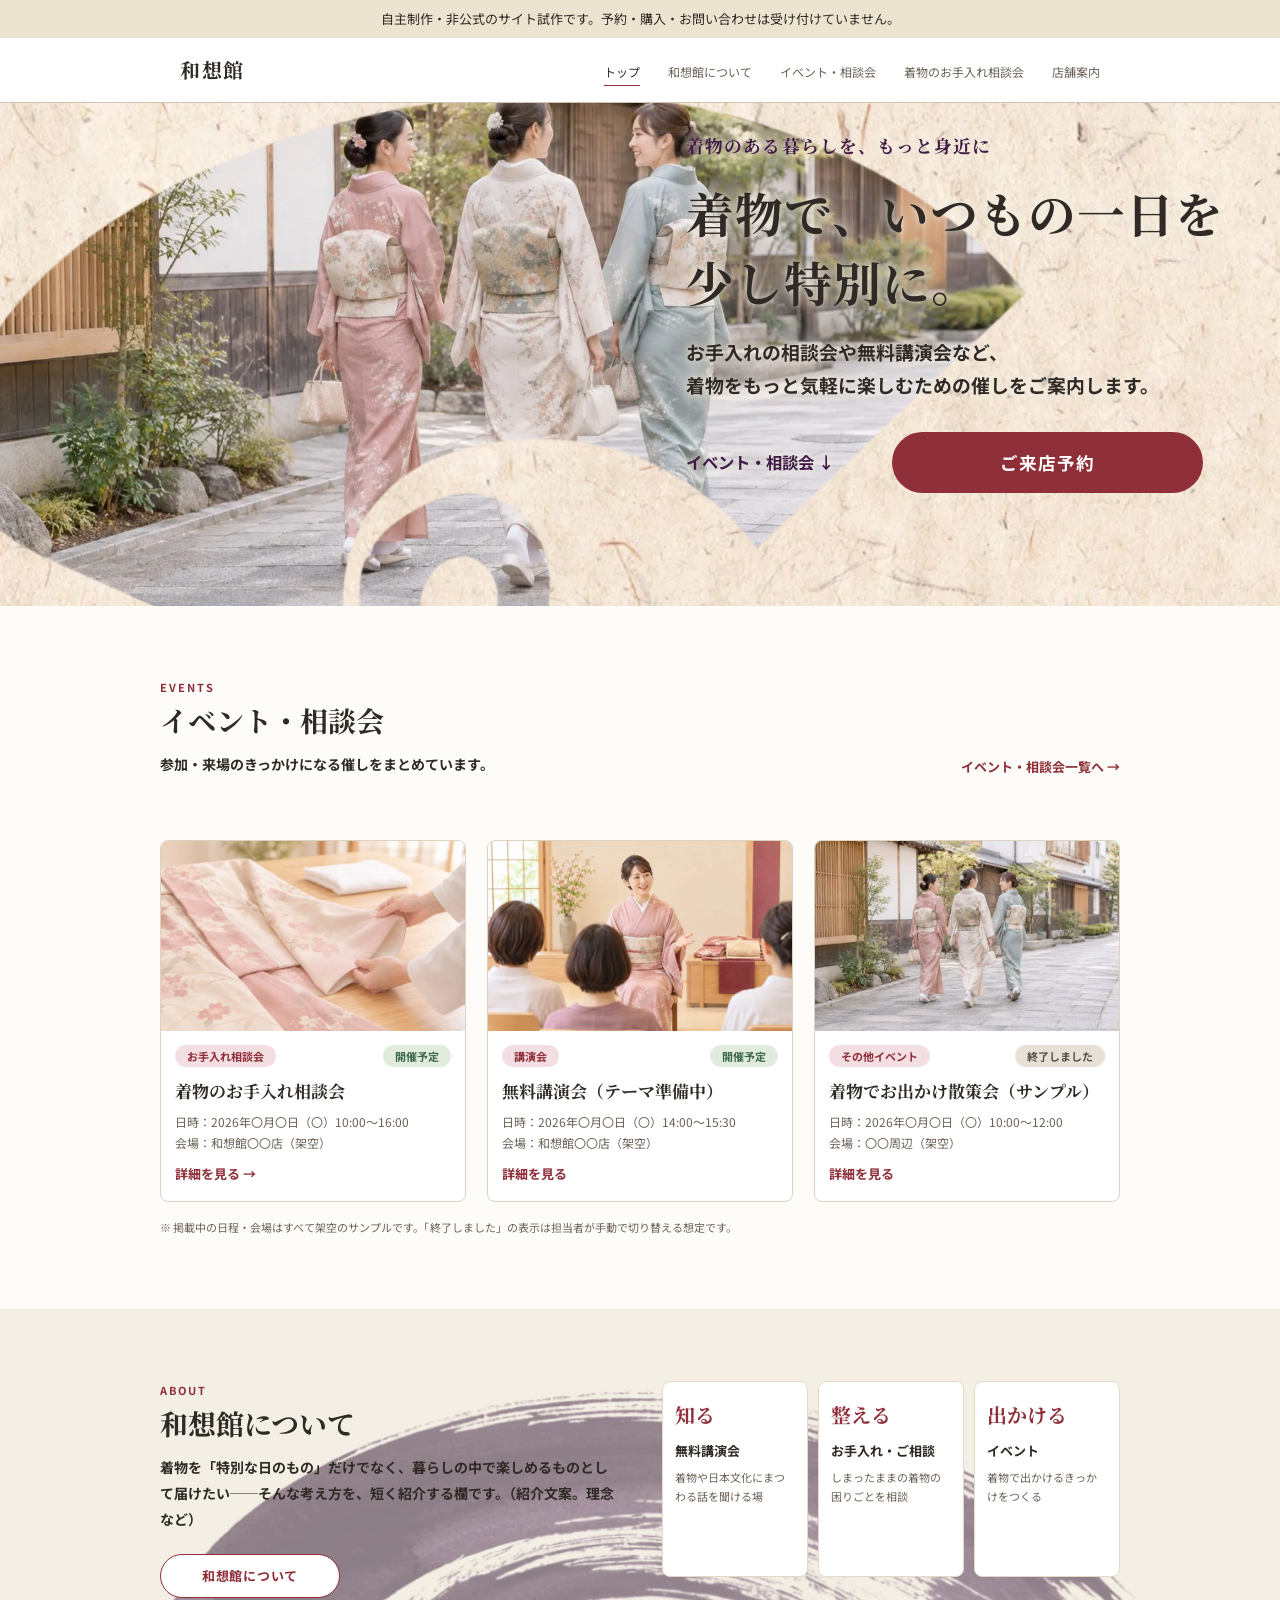
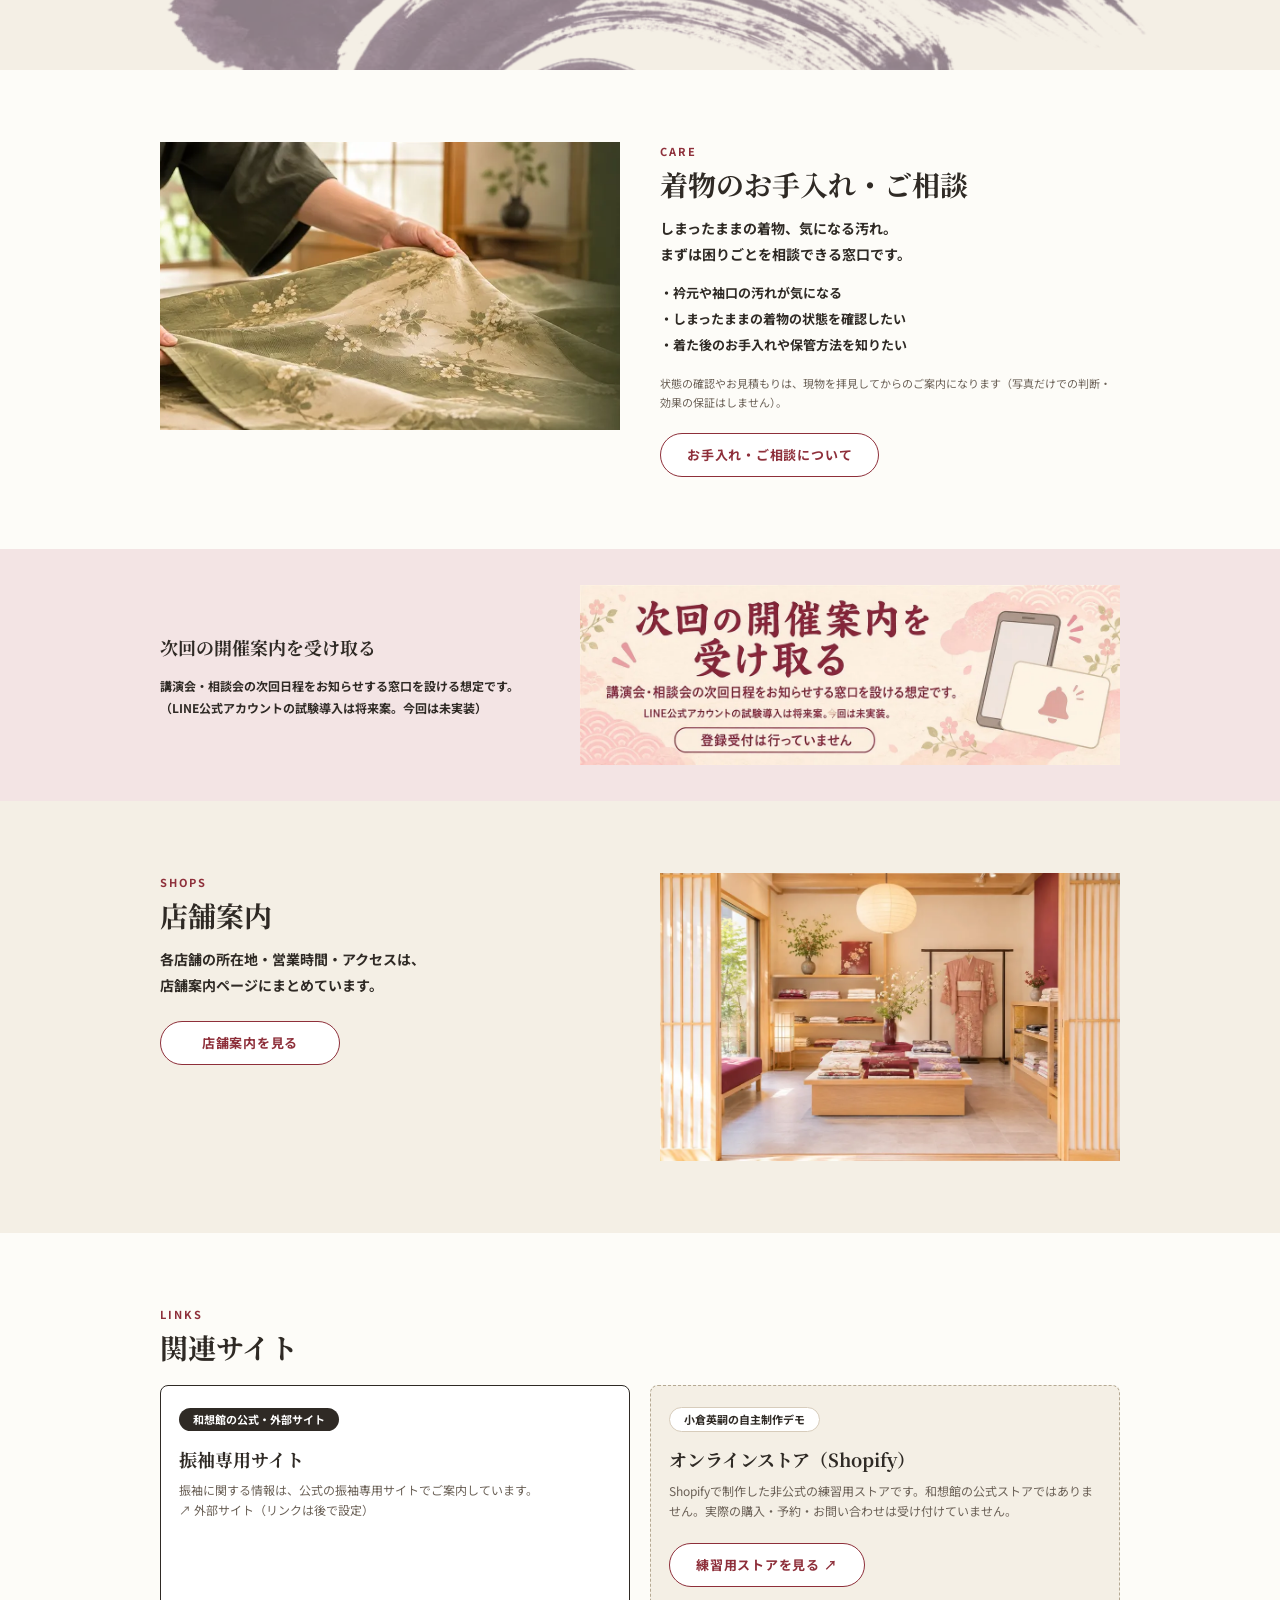
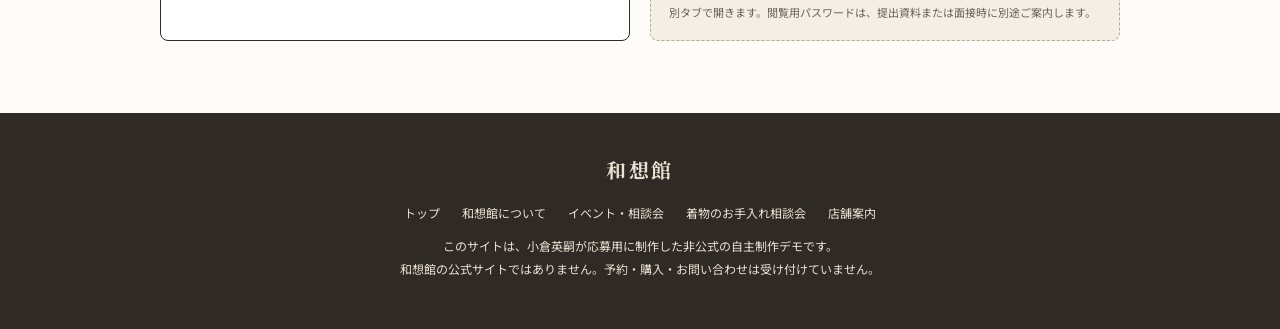
==== commit 5f2e177b: "Add Shopify practice store link and viewing instructions" ====
--- a/index.html
+++ b/index.html
@@ -189,7 +189,9 @@
         <div class="link-card link-card--demo reveal">
           <span class="badge badge--light">小倉英嗣の自主制作デモ</span>
           <h3 class="link-card__title">オンラインストア（Shopify）</h3>
-          <p class="link-card__text">別に制作した練習用ストアを開きます。和想館の公式ストアではありません。（リンクは後で設定）</p>
+          <p class="link-card__text">Shopifyで制作した非公式の練習用ストアです。和想館の公式ストアではありません。実際の購入・予約・お問い合わせは受け付けていません。</p>
+          <p><a class="btn btn--line" href="https://ogura-web-practice.myshopify.com/" target="_blank" rel="noopener noreferrer" aria-describedby="shopify-viewing-note">練習用ストアを見る ↗</a></p>
+          <p id="shopify-viewing-note" class="note">別タブで開きます。閲覧用パスワードは、提出資料または面接時に別途ご案内します。</p>
         </div>
       </div>
     </div>
